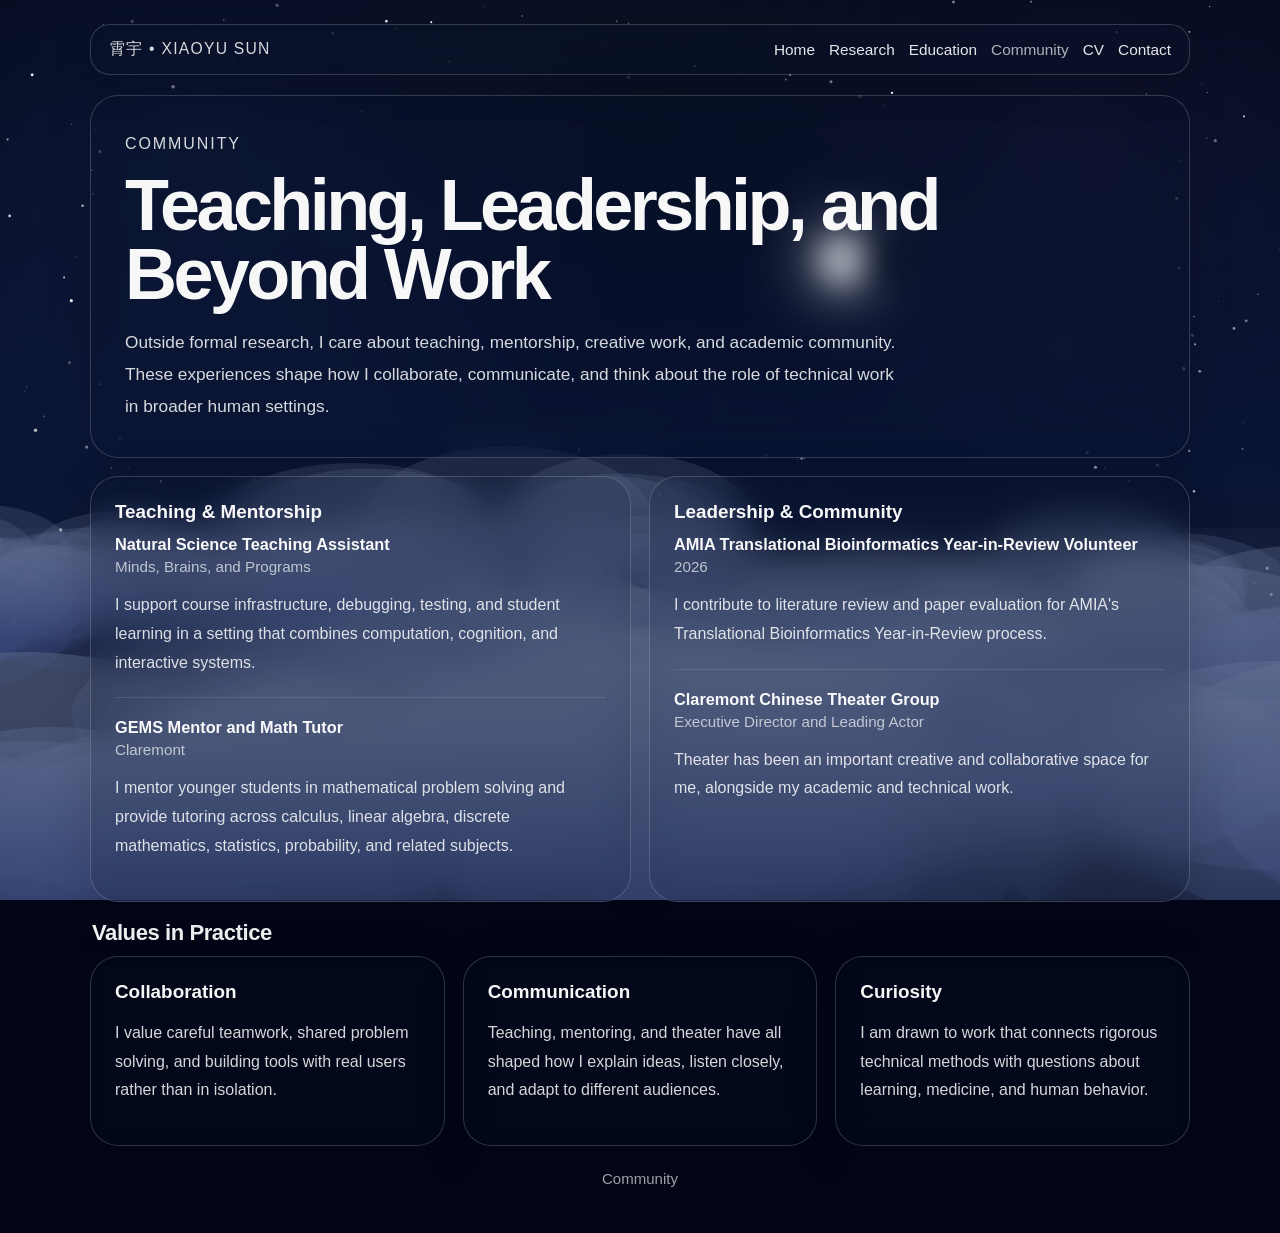
==== community.html @ af142be7 "Add community.html with content on teaching and leadership" ====
<!DOCTYPE html>
<html lang="en">
<head>
  <meta charset="UTF-8" />
  <meta name="viewport" content="width=device-width, initial-scale=1.0" />
  <title>Xiaoyu Sun | Community</title>
  <link rel="stylesheet" href="styles.css" />
</head>
<body>
  <canvas id="sky"></canvas>
  <div class="overlay"></div>

  <main class="page">
    <nav class="nav">
      <div class="nav-brand">霄宇 • Xiaoyu Sun</div>
      <div class="nav-links">
        <a href="index.html">Home</a>
        <a href="research.html">Research</a>
        <a href="education.html">Education</a>
        <a class="active" href="community.html">Community</a>
        <a href="cv.html">CV</a>
        <a href="mailto:xisun@students.pitzer.edu">Contact</a>
      </div>
    </nav>

    <section class="hero">
      <p class="eyebrow">Community</p>
      <h1 class="compact">Teaching, Leadership, and Beyond Work</h1>
      <p class="lead">
        Outside formal research, I care about teaching, mentorship, creative work, and academic community.
        These experiences shape how I collaborate, communicate, and think about the role of technical work in broader human settings.
      </p>
    </section>

    <section class="section">
      <div class="grid-two">
        <article class="card">
          <h2>Teaching & Mentorship</h2>
          <div class="entry">
            <div class="entry-title">Natural Science Teaching Assistant</div>
            <div class="entry-meta">Minds, Brains, and Programs</div>
            <p>
              I support course infrastructure, debugging, testing, and student learning in a setting that combines
              computation, cognition, and interactive systems.
            </p>
          </div>
          <div class="entry">
            <div class="entry-title">GEMS Mentor and Math Tutor</div>
            <div class="entry-meta">Claremont</div>
            <p>
              I mentor younger students in mathematical problem solving and provide tutoring across calculus, linear algebra,
              discrete mathematics, statistics, probability, and related subjects.
            </p>
          </div>
        </article>

        <article class="card">
          <h2>Leadership & Community</h2>
          <div class="entry">
            <div class="entry-title">AMIA Translational Bioinformatics Year-in-Review Volunteer</div>
            <div class="entry-meta">2026</div>
            <p>
              I contribute to literature review and paper evaluation for AMIA's Translational Bioinformatics Year-in-Review process.
            </p>
          </div>
          <div class="entry">
            <div class="entry-title">Claremont Chinese Theater Group</div>
            <div class="entry-meta">Executive Director and Leading Actor</div>
            <p>
              Theater has been an important creative and collaborative space for me, alongside my academic and technical work.
            </p>
          </div>
        </article>
      </div>
    </section>

    <section class="section">
      <h2 class="section-header">Values in Practice</h2>
      <div class="grid-three">
        <article class="card">
          <h2>Collaboration</h2>
          <p>I value careful teamwork, shared problem solving, and building tools with real users rather than in isolation.</p>
        </article>

        <article class="card">
          <h2>Communication</h2>
          <p>Teaching, mentoring, and theater have all shaped how I explain ideas, listen closely, and adapt to different audiences.</p>
        </article>

        <article class="card">
          <h2>Curiosity</h2>
          <p>I am drawn to work that connects rigorous technical methods with questions about learning, medicine, and human behavior.</p>
        </article>
      </div>
    </section>

    <div class="footer">Community</div>
  </main>

  <script src="sky.js"></script>
</body>
</html>
---- styles.css ----
* { box-sizing: border-box; }

:root {
  --page-max: 1100px;
  --glass: rgba(10, 18, 40, 0.18);
  --glass-strong: rgba(10, 18, 40, 0.28);
  --glass-border: rgba(255, 255, 255, 0.18);
  --text: rgba(255, 255, 255, 0.97);
  --muted: rgba(255, 255, 255, 0.84);
  --button: rgba(255, 255, 255, 0.11);
  --button-hover: rgba(255, 255, 255, 0.20);
}

html, body {
  margin: 0;
  min-height: 100%;
  overflow-x: hidden;
  font-family: Inter, "Segoe UI", Arial, sans-serif;
  color: var(--text);
  background: #020617;
  scroll-behavior: smooth;
}

body {
  position: relative;
}

#sky {
  position: fixed;
  inset: 0;
  width: 100%;
  height: 100%;
  display: block;
  z-index: 0;
  pointer-events: none;
}

.overlay {
  position: fixed;
  inset: 0;
  z-index: 1;
  background:
    radial-gradient(circle at 50% -10%, rgba(255, 255, 255, 0.04), transparent 30%),
    linear-gradient(to bottom, rgba(2, 6, 23, 0.02), rgba(2, 6, 23, 0.12));
  pointer-events: none;
}

.page {
  width: min(var(--page-max), calc(100% - 32px));
  margin: 0 auto;
  padding: 24px 0 40px;
  position: relative;
  z-index: 2;
}

.nav {
  position: sticky;
  top: 16px;
  z-index: 10;
  display: flex;
  justify-content: space-between;
  align-items: center;
  gap: 18px;
  padding: 14px 18px;
  margin-bottom: 20px;
  background: var(--glass-strong);
  border: 1px solid var(--glass-border);
  border-radius: 20px;
  backdrop-filter: blur(16px);
  -webkit-backdrop-filter: blur(16px);
  box-shadow: 0 10px 40px rgba(0, 0, 0, 0.16);
}

.nav-brand {
  font-size: 0.98rem;
  letter-spacing: 0.08em;
  text-transform: uppercase;
  color: var(--muted);
  white-space: nowrap;
}

.nav-links {
  display: flex;
  flex-wrap: wrap;
  justify-content: flex-end;
  gap: 14px;
}

.nav-links a {
  color: rgba(255, 255, 255, 0.9);
  text-decoration: none;
  font-size: 0.96rem;
  transition: opacity 0.18s ease;
}

.nav-links a:hover,
.nav-links a.active {
  opacity: 0.75;
}

.hero,
.card {
  background: var(--glass);
  border: 1px solid var(--glass-border);
  backdrop-filter: blur(16px);
  -webkit-backdrop-filter: blur(16px);
  border-radius: 28px;
  box-shadow: 0 12px 48px rgba(0, 0, 0, 0.16);
}

.hero {
  padding: 34px;
  margin-bottom: 18px;
}

.hero-split {
  display: grid;
  grid-template-columns: minmax(0, 1.4fr) minmax(260px, 360px);
  gap: 28px;
  align-items: center;
}

.eyebrow {
  margin: 0 0 12px;
  color: var(--muted);
  font-size: 1rem;
  letter-spacing: 0.12em;
  text-transform: uppercase;
}

h1 {
  margin: 0;
  font-size: clamp(3rem, 9vw, 5.2rem);
  line-height: 0.96;
  letter-spacing: -0.05em;
}

.hero h1.compact {
  font-size: clamp(2.5rem, 8vw, 4.5rem);
}

.tagline,
.lead {
  max-width: 780px;
  font-size: 1.08rem;
  line-height: 1.85;
  color: var(--muted);
  margin: 18px 0 0;
}

.buttons {
  display: flex;
  flex-wrap: wrap;
  gap: 12px;
  margin-top: 24px;
}

.buttons a,
.inline-button {
  display: inline-flex;
  align-items: center;
  justify-content: center;
  min-height: 44px;
  padding: 0 18px;
  border-radius: 999px;
  text-decoration: none;
  color: white;
  background: var(--button);
  border: 1px solid rgba(255, 255, 255, 0.16);
  transition: transform 0.18s ease, background 0.18s ease, border-color 0.18s ease;
}

.buttons a:hover,
.inline-button:hover {
  transform: translateY(-1px);
  background: var(--button-hover);
  border-color: rgba(255, 255, 255, 0.24);
}

.hero-photo-wrap {
  display: flex;
  justify-content: center;
  align-items: center;
}

.hero-photo {
  width: min(100%, 320px);
  aspect-ratio: 4 / 5;
  object-fit: cover;
  object-position: center 22%;
  border-radius: 24px;
  border: 1px solid rgba(255, 255, 255, 0.18);
  box-shadow: 0 10px 32px rgba(0, 0, 0, 0.22);
  background: rgba(255, 255, 255, 0.06);
}

.section {
  margin-top: 18px;
}

.section-header {
  margin: 0 0 10px;
  padding-left: 2px;
  font-size: 1.38rem;
  letter-spacing: -0.02em;
}

.grid-two,
.grid-three {
  display: grid;
  gap: 18px;
}

.grid-two {
  grid-template-columns: repeat(2, minmax(0, 1fr));
}

.grid-three {
  grid-template-columns: repeat(3, minmax(0, 1fr));
}

.card {
  padding: 24px;
}

h2,
.card-title {
  margin: 0 0 12px;
  font-size: 1.18rem;
}

p, li {
  color: var(--muted);
  line-height: 1.8;
  font-size: 1rem;
}

ul {
  margin: 0;
  padding-left: 20px;
}

.entry + .entry,
.timeline-item + .timeline-item {
  margin-top: 20px;
  padding-top: 20px;
  border-top: 1px solid rgba(255, 255, 255, 0.10);
}

.entry-title,
.timeline-title {
  font-size: 1.02rem;
  font-weight: 600;
  color: rgba(255, 255, 255, 0.97);
  margin-bottom: 4px;
}

.entry-meta,
.timeline-meta {
  font-size: 0.95rem;
  color: rgba(255, 255, 255, 0.68);
  margin-bottom: 8px;
}

.contact-line {
  margin-top: 14px;
  display: flex;
  flex-wrap: wrap;
  gap: 16px;
  font-size: 0.98rem;
  color: rgba(255, 255, 255, 0.88);
}

.contact-line a,
.footer a {
  color: rgba(255, 255, 255, 0.92);
  text-decoration: none;
}

.contact-line a:hover,
.footer a:hover {
  text-decoration: underline;
}

.skills {
  display: flex;
  flex-wrap: wrap;
  gap: 10px;
}

.chip {
  padding: 8px 12px;
  border-radius: 999px;
  background: rgba(255, 255, 255, 0.08);
  border: 1px solid rgba(255, 255, 255, 0.12);
  color: rgba(255, 255, 255, 0.9);
  font-size: 0.95rem;
}

.footer {
  margin-top: 24px;
  text-align: center;
  font-size: 0.94rem;
  color: rgba(255, 255, 255, 0.64);
  padding-bottom: 6px;
}

@media (max-width: 980px) {
  .hero-split {
    grid-template-columns: 1fr;
  }

  .hero-photo {
    width: min(100%, 280px);
  }
}

@media (max-width: 860px) {
  .grid-three,
  .grid-two {
    grid-template-columns: 1fr;
  }
}

@media (max-width: 700px) {
  .nav {
    flex-direction: column;
    align-items: flex-start;
  }

  .nav-links {
    justify-content: flex-start;
  }
}

@media (max-width: 640px) {
  .page {
    padding-top: 16px;
  }

  .hero,
  .card {
    padding: 22px;
    border-radius: 24px;
  }

  .tagline,
  .lead {
    font-size: 1.02rem;
  }
}
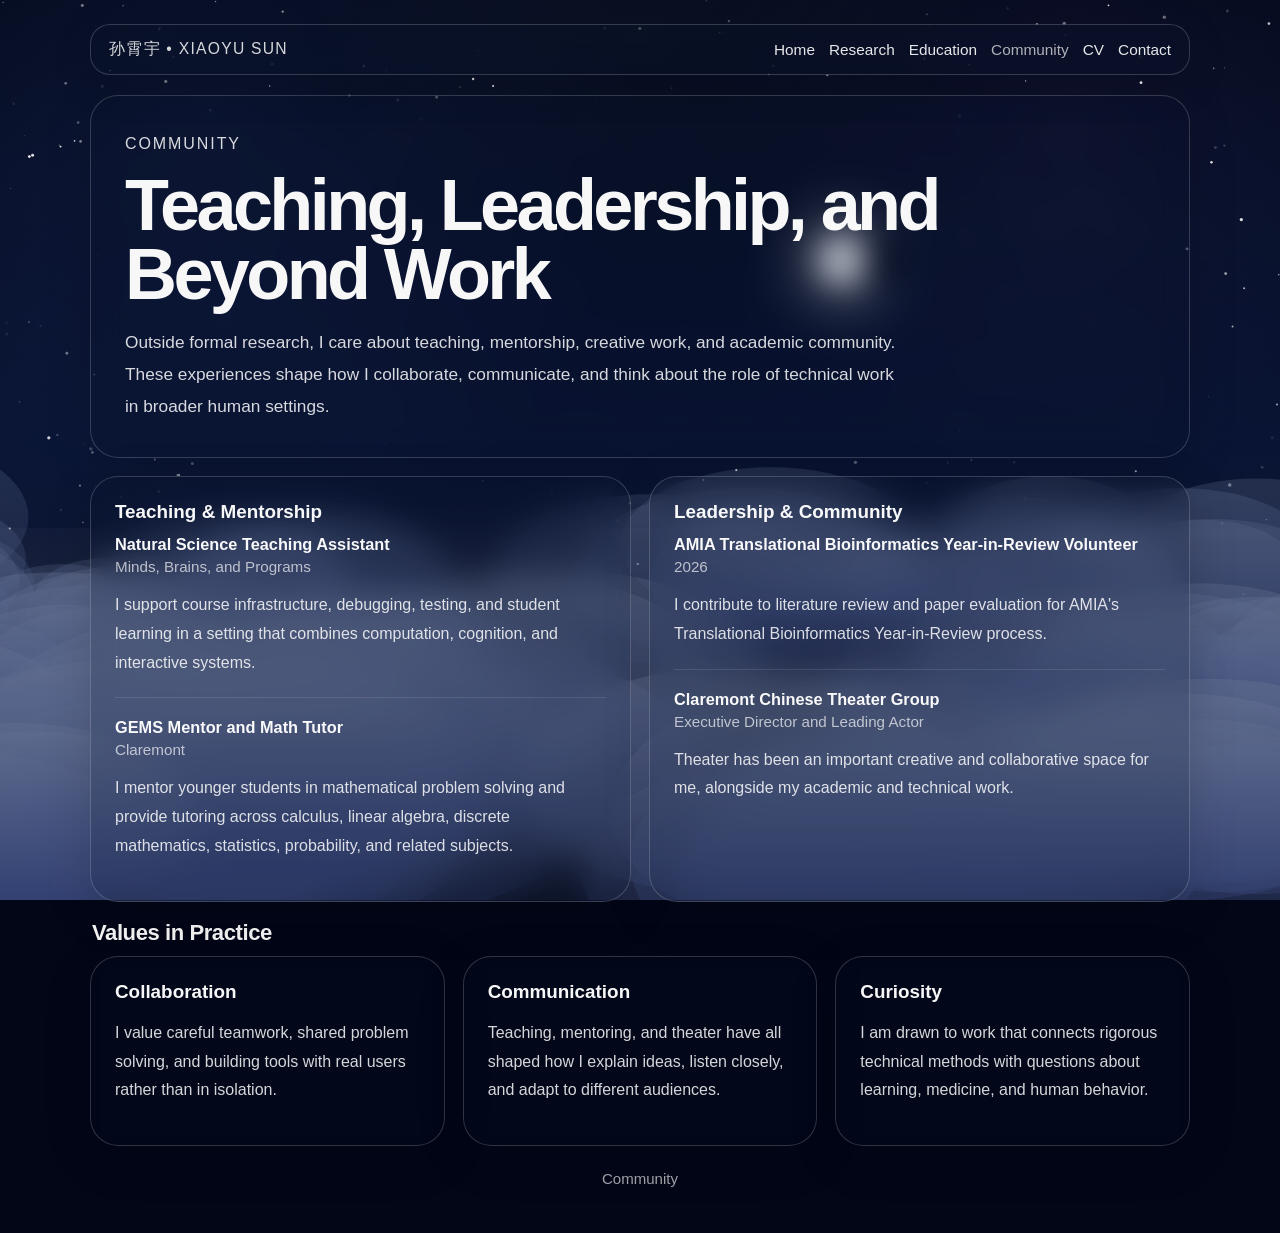
==== commit 13af1da8: "Update nav-brand name from '霄宇' to '孙霄宇'" ====
--- a/community.html
+++ b/community.html
@@ -12,7 +12,7 @@
 
   <main class="page">
     <nav class="nav">
-      <div class="nav-brand">霄宇 • Xiaoyu Sun</div>
+      <div class="nav-brand">孙霄宇 • Xiaoyu Sun</div>
       <div class="nav-links">
         <a href="index.html">Home</a>
         <a href="research.html">Research</a>
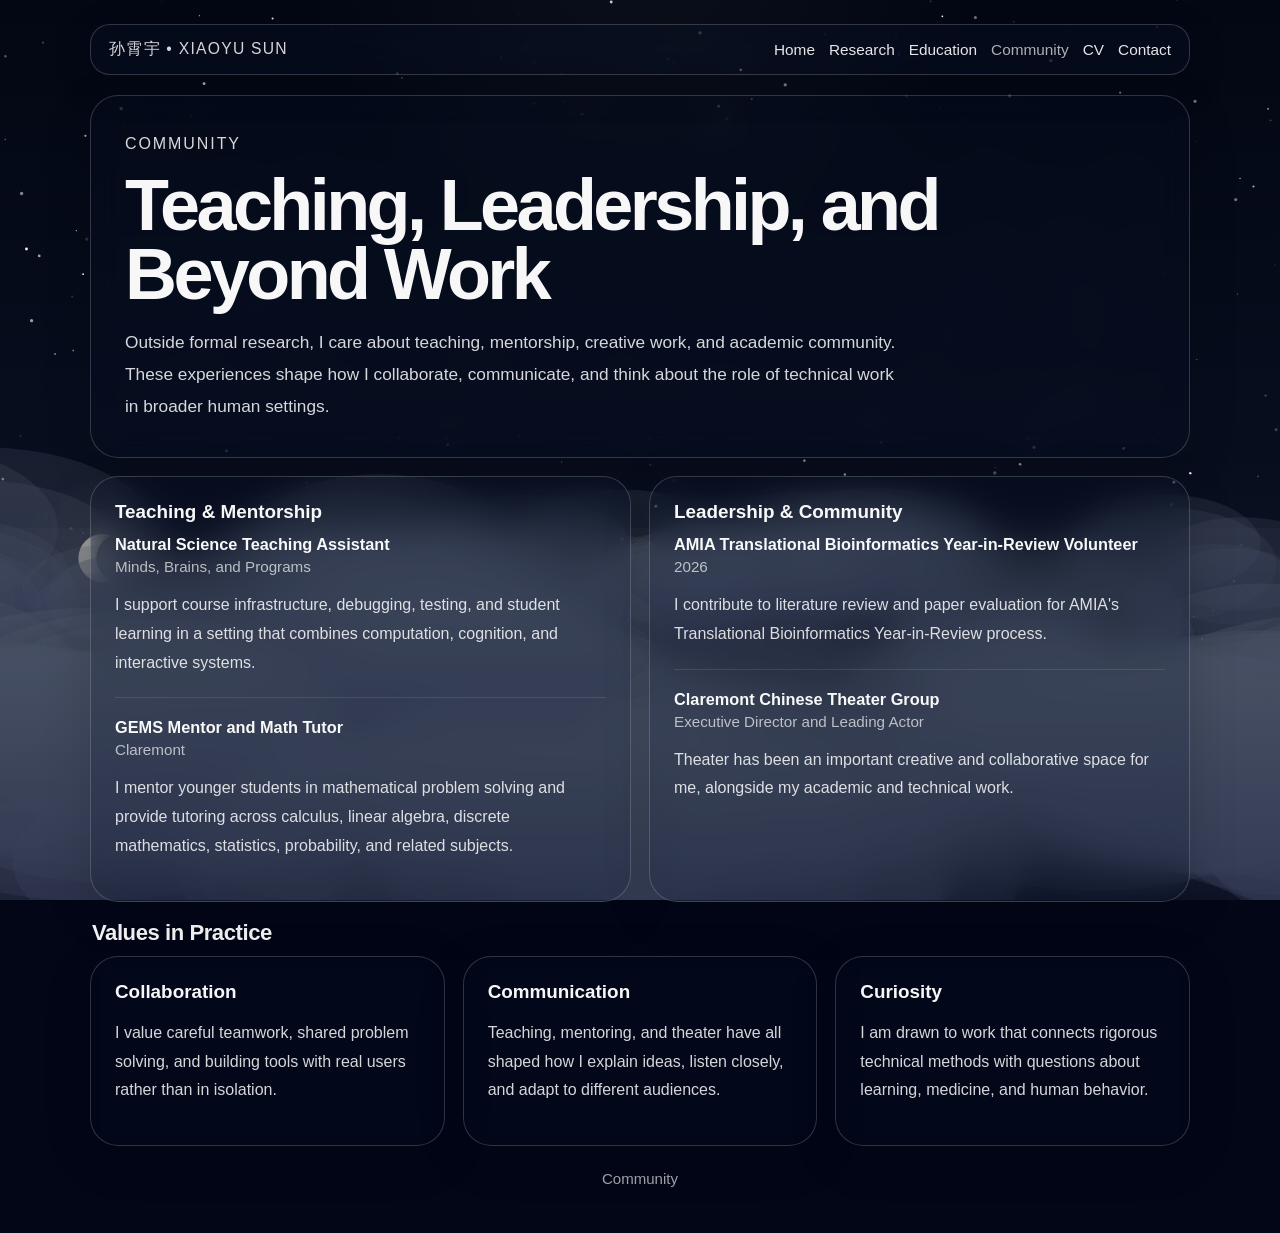
==== commit bd39d191: "Add analytics script to community.html" ====
--- a/community.html
+++ b/community.html
@@ -98,5 +98,6 @@
   </main>
 
   <script src="sky.js"></script>
+  <script src="analytics.js"></script>
 </body>
 </html>
